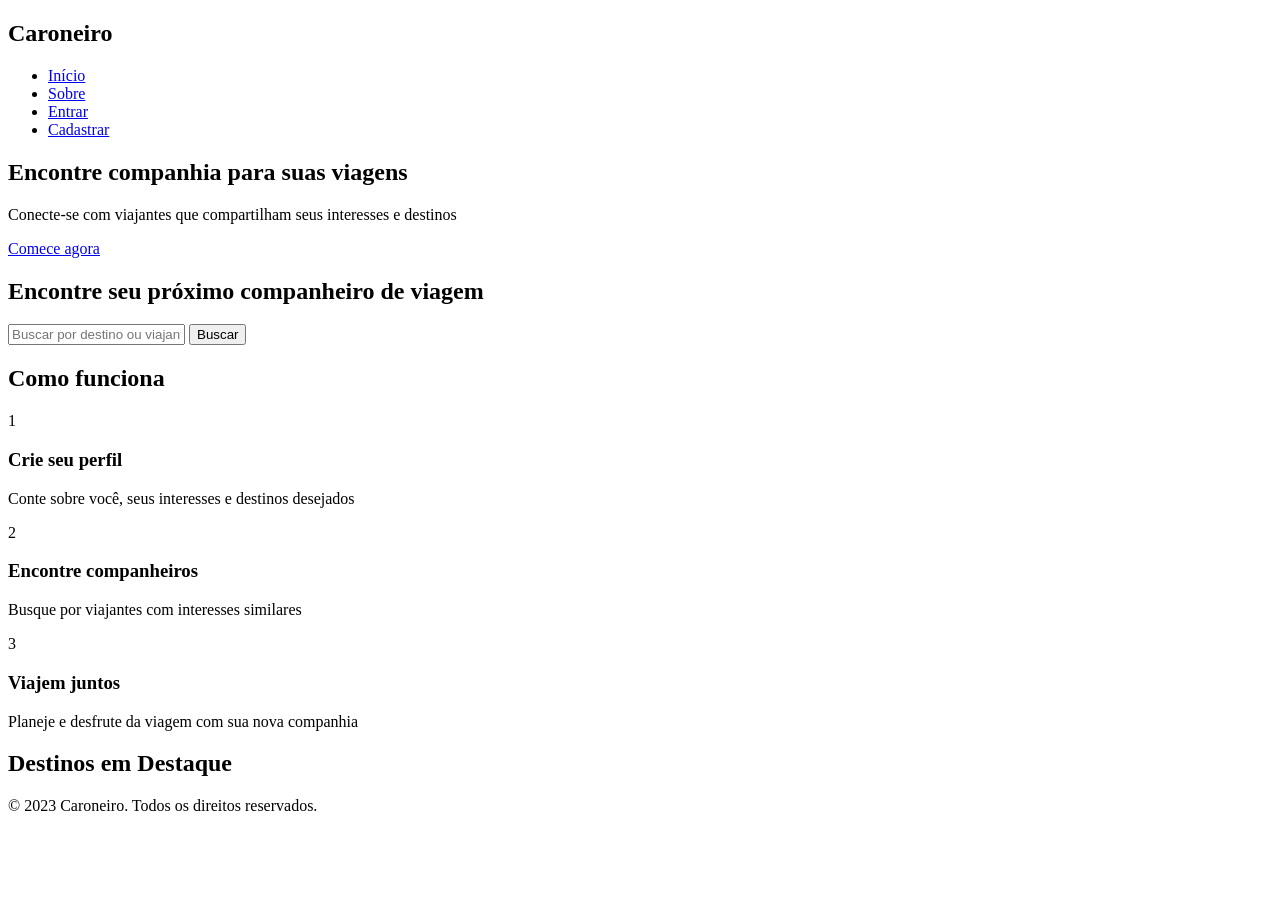
==== caroneiro/index.html @ ab148f0a "primeiros códigos" ====
<!DOCTYPE html>
<html lang="pt-BR">
<head>
    <meta charset="UTF-8">
    <meta name="viewport" content="width=device-width, initial-scale=1.0">
    <title>Caroneiro - Encontre companhia para viajar</title>
    <link rel="stylesheet" href="">
</head>
<body>
    <header>
        <nav class="navbar">
            <div class="nav-brand">
                <h1>Caroneiro</h1>
            </div>
            <ul class="nav-links">
                <li><a href="index.html" class="active">Início</a></li>
                <li><a href="about.html">Sobre</a></li>
                <li><a href="login.html">Entrar</a></li>
                <li><a href="register.html" class="btn-primary">Cadastrar</a></li>
            </ul>
        </nav>
    </header>

    <main>
        <section class="hero">
            <div class="hero-content">
                <h1>Encontre companhia para suas viagens</h1>
                <p>Conecte-se com viajantes que compartilham seus interesses e destinos</p>
                <a href="register.html" class="btn-large">Comece agora</a>
            </div>
        </section>

        <section class="search-section">
            <div class="container">
                <h2>Encontre seu próximo companheiro de viagem</h2>
                <div class="search-box">
                    <input type="text" placeholder="Buscar por destino ou viajante...">
                    <button class="btn-primary">Buscar</button>
                </div>
            </div>
        </section>

        <section class="how-it-works">
            <div class="container">
                <h2>Como funciona</h2>
                <div class="steps">
                    <div class="step">
                        <div class="step-number">1</div>
                        <h3>Crie seu perfil</h3>
                        <p>Conte sobre você, seus interesses e destinos desejados</p>
                    </div>
                    <div class="step">
                        <div class="step-number">2</div>
                        <h3>Encontre companheiros</h3>
                        <p>Busque por viajantes com interesses similares</p>
                    </div>
                    <div class="step">
                        <div class="step-number">3</div>
                        <h3>Viajem juntos</h3>
                        <p>Planeje e desfrute da viagem com sua nova companhia</p>
                    </div>
                </div>
            </div>
        </section>

        <section class="featured-destinations">
            <div class="container">
                <h2>Destinos em Destaque</h2>
                <div class="destinations-grid">
                    <!-- Destinos serão carregados dinamicamente -->
                </div>
            </div>
        </section>
    </main>

    <footer>
        <div class="container">
            <p>&copy; 2023 Caroneiro. Todos os direitos reservados.</p>
        </div>
    </footer>

    <script src="js/app.js"></script>
</body>
</html>
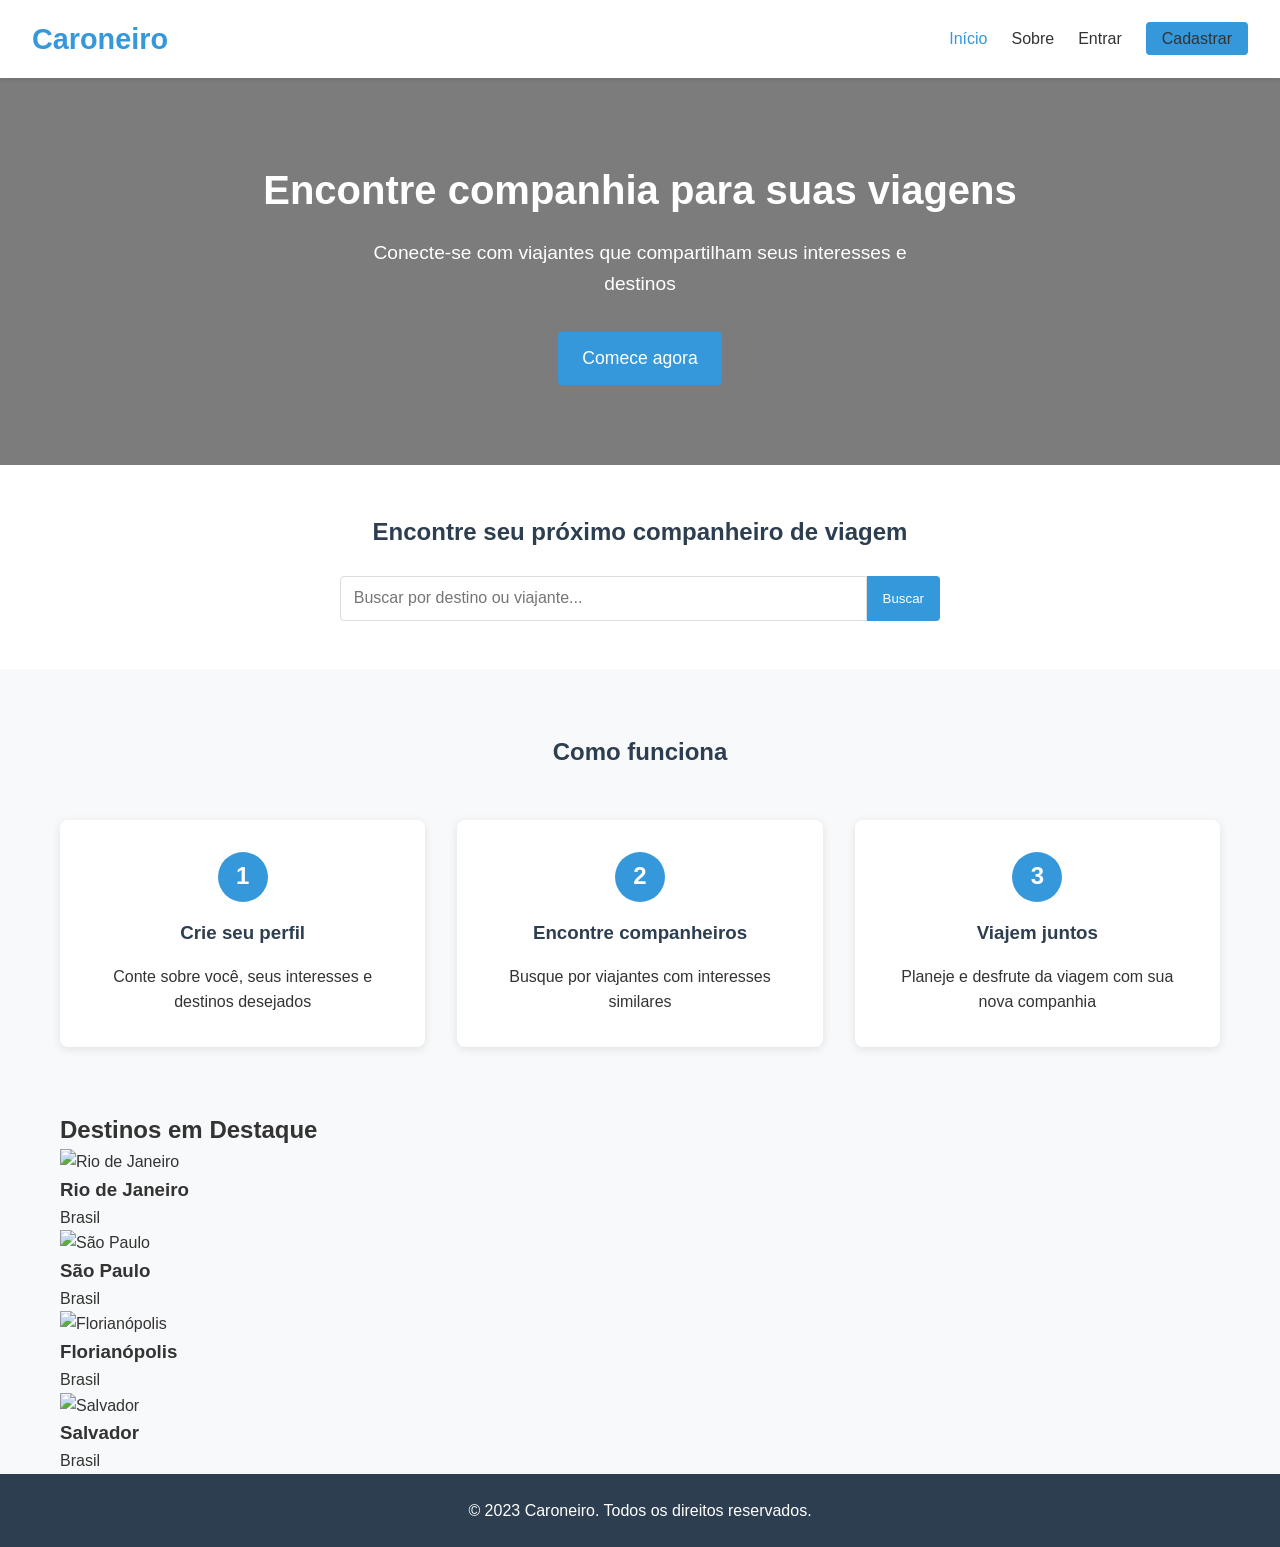
==== commit d898b954: "mais alguns códigos" ====
--- a/caroneiro/index.html
+++ b/caroneiro/index.html
@@ -4,7 +4,7 @@
     <meta charset="UTF-8">
     <meta name="viewport" content="width=device-width, initial-scale=1.0">
     <title>Caroneiro - Encontre companhia para viajar</title>
-    <link rel="stylesheet" href="">
+    <link rel="stylesheet" href="../css/style.css">
 </head>
 <body>
     <header>
@@ -79,6 +79,6 @@
         </div>
     </footer>
 
-    <script src="js/app.js"></script>
+    <script src="../js/app.js"></script>
 </body>
 </html>
--- a/css/style.css
+++ b/css/style.css
@@ -0,0 +1,576 @@
+/* Reset e configurações básicas */
+* {
+    margin: 0;
+    padding: 0;
+    box-sizing: border-box;
+}
+
+body {
+    font-family: 'Segoe UI', Tahoma, Geneva, Verdana, sans-serif;
+    line-height: 1.6;
+    color: #333;
+    background-color: #f8f9fa;
+}
+
+.container {
+    max-width: 1200px;
+    margin: 0 auto;
+    padding: 0 20px;
+}
+
+/* Navegação */
+.navbar {
+    display: flex;
+    justify-content: space-between;
+    align-items: center;
+    padding: 1rem 2rem;
+    background-color: #fff;
+    box-shadow: 0 2px 5px rgba(0,0,0,0.1);
+}
+
+.nav-brand h1 {
+    color: #3498db;
+    font-size: 1.8rem;
+}
+
+.nav-links {
+    display: flex;
+    list-style: none;
+    gap: 1.5rem;
+}
+
+.nav-links a {
+    text-decoration: none;
+    color: #333;
+    font-weight: 500;
+    transition: color 0.3s;
+}
+
+.nav-links a:hover, .nav-links a.active {
+    color: #3498db;
+}
+
+/* Botões */
+.btn-primary {
+    background-color: #3498db;
+    color: white;
+    border: none;
+    padding: 0.5rem 1rem;
+    border-radius: 4px;
+    cursor: pointer;
+    font-weight: 500;
+    transition: background-color 0.3s;
+}
+
+.btn-primary:hover {
+    background-color: #2980b9;
+}
+
+.btn-large {
+    background-color: #3498db;
+    color: white;
+    border: none;
+    padding: 0.8rem 1.5rem;
+    border-radius: 4px;
+    cursor: pointer;
+    font-size: 1.1rem;
+    font-weight: 500;
+    transition: background-color 0.3s;
+    text-decoration: none;
+    display: inline-block;
+}
+
+.btn-large:hover {
+    background-color: #2980b9;
+}
+
+/* Hero Section */
+.hero {
+    background: linear-gradient(rgba(0,0,0,0.5), rgba(0,0,0,0.5)), url('../assets/images/hero-bg.jpg');
+    background-size: cover;
+    background-position: center;
+    color: white;
+    padding: 5rem 2rem;
+    text-align: center;
+}
+
+.hero-content h1 {
+    font-size: 2.5rem;
+    margin-bottom: 1rem;
+}
+
+.hero-content p {
+    font-size: 1.2rem;
+    margin-bottom: 2rem;
+    max-width: 600px;
+    margin-left: auto;
+    margin-right: auto;
+}
+
+/* Search Section */
+.search-section {
+    padding: 3rem 0;
+    background-color: white;
+}
+
+.search-section h2 {
+    text-align: center;
+    margin-bottom: 1.5rem;
+    color: #2c3e50;
+}
+
+.search-box {
+    display: flex;
+    max-width: 600px;
+    margin: 0 auto;
+}
+
+.search-box input {
+    flex: 1;
+    padding: 0.8rem;
+    border: 1px solid #ddd;
+    border-radius: 4px 0 0 4px;
+    font-size: 1rem;
+}
+
+.search-box button {
+    border-radius: 0 4px 4px 0;
+}
+
+/* How It Works Section */
+.how-it-works {
+    padding: 4rem 0;
+    background-color: #f8f9fa;
+}
+
+.how-it-works h2 {
+    text-align: center;
+    margin-bottom: 3rem;
+    color: #2c3e50;
+}
+
+.steps {
+    display: flex;
+    justify-content: space-between;
+    gap: 2rem;
+}
+
+.step {
+    flex: 1;
+    text-align: center;
+    padding: 2rem;
+    background-color: white;
+    border-radius: 8px;
+    box-shadow: 0 2px 10px rgba(0,0,0,0.1);
+}
+
+.step-number {
+    display: inline-flex;
+    align-items: center;
+    justify-content: center;
+    width: 50px;
+    height: 50px;
+    background-color: #3498db;
+    color: white;
+    border-radius: 50%;
+    font-size: 1.5rem;
+    font-weight: bold;
+    margin-bottom: 1rem;
+}
+
+.step h3 {
+    margin-bottom: 1rem;
+    color: #2c3e50;
+}
+
+/* Perfil */
+.profile-container {
+    max-width: 1000px;
+    margin: 2rem auto;
+    padding: 0 20px;
+}
+
+.profile-header {
+    display: flex;
+    gap: 2rem;
+    background-color: white;
+    padding: 2rem;
+    border-radius: 8px;
+    box-shadow: 0 2px 10px rgba(0,0,0,0.1);
+    margin-bottom: 2rem;
+}
+
+.profile-picture {
+    text-align: center;
+}
+
+.profile-picture img {
+    width: 150px;
+    height: 150px;
+    border-radius: 50%;
+    object-fit: cover;
+    margin-bottom: 1rem;
+}
+
+.profile-info h1 {
+    margin-bottom: 0.5rem;
+    color: #2c3e50;
+}
+
+.profile-stats {
+    display: flex;
+    gap: 2rem;
+    margin: 1.5rem 0;
+}
+
+.stat {
+    text-align: center;
+}
+
+.stat-number {
+    display: block;
+    font-size: 1.5rem;
+    font-weight: bold;
+    color: #3498db;
+}
+
+.stat-label {
+    font-size: 0.9rem;
+    color: #7f8c8d;
+}
+
+.profile-section {
+    background-color: white;
+    padding: 1.5rem;
+    border-radius: 8px;
+    box-shadow: 0 2px 10px rgba(0,0,0,0.1);
+    margin-bottom: 1.5rem;
+}
+
+.profile-section h2 {
+    margin-bottom: 1rem;
+    color: #2c3e50;
+    border-bottom: 1px solid #eee;
+    padding-bottom: 0.5rem;
+}
+
+/* Chat */
+.chat-container {
+    display: flex;
+    height: calc(100vh - 80px);
+}
+
+.chat-sidebar {
+    width: 300px;
+    background-color: white;
+    border-right: 1px solid #eee;
+    display: flex;
+    flex-direction: column;
+}
+
+.chat-header {
+    padding: 1rem;
+    border-bottom: 1px solid #eee;
+}
+
+.conversations-list {
+    flex: 1;
+    overflow-y: auto;
+}
+
+.conversation-item {
+    padding: 1rem;
+    border-bottom: 1px solid #eee;
+    cursor: pointer;
+    transition: background-color 0.2s;
+}
+
+.conversation-item:hover {
+    background-color: #f8f9fa;
+}
+
+.conversation-item.active {
+    background-color: #e3f2fd;
+}
+
+.chat-main {
+    flex: 1;
+    display: flex;
+    flex-direction: column;
+}
+
+.chat-placeholder {
+    flex: 1;
+    display: flex;
+    align-items: center;
+    justify-content: center;
+    color: #7f8c8d;
+}
+
+.active-chat {
+    flex: 1;
+    display: flex;
+    flex-direction: column;
+}
+
+.chat-messages {
+    flex: 1;
+    padding: 1rem;
+    overflow-y: auto;
+}
+
+.message {
+    margin-bottom: 1rem;
+    max-width: 70%;
+}
+
+.message.own {
+    margin-left: auto;
+}
+
+.message-content {
+    padding: 0.8rem;
+    border-radius: 8px;
+    background-color: #e3f2fd;
+}
+
+.message.own .message-content {
+    background-color: #3498db;
+    color: white;
+}
+
+.chat-input {
+    display: flex;
+    padding: 1rem;
+    border-top: 1px solid #eee;
+    background-color: white;
+}
+
+.chat-input input {
+    flex: 1;
+    padding: 0.8rem;
+    border: 1px solid #ddd;
+    border-radius: 4px;
+    margin: 0 0.5rem;
+}
+
+.input-actions {
+    display: flex;
+    gap: 0.5rem;
+}
+
+.icon-btn {
+    background: none;
+    border: none;
+    cursor: pointer;
+    color: #7f8c8d;
+    font-size: 1.2rem;
+}
+
+/* Modal */
+.modal {
+    display: none;
+    position: fixed;
+    top: 0;
+    left: 0;
+    width: 100%;
+    height: 100%;
+    background-color: rgba(0,0,0,0.5);
+    z-index: 1000;
+}
+
+.modal-content {
+    background-color: white;
+    margin: 5% auto;
+    padding: 2rem;
+    border-radius: 8px;
+    width: 90%;
+    max-width: 500px;
+    position: relative;
+}
+
+.close {
+    position: absolute;
+    top: 1rem;
+    right: 1.5rem;
+    font-size: 1.5rem;
+    cursor: pointer;
+}
+
+.form-group {
+    margin-bottom: 1rem;
+}
+
+.form-group label {
+    display: block;
+    margin-bottom: 0.5rem;
+    font-weight: 500;
+}
+
+.form-group input, .form-group textarea {
+    width: 100%;
+    padding: 0.8rem;
+    border: 1px solid #ddd;
+    border-radius: 4px;
+    font-family: inherit;
+}
+
+/* Footer */
+footer {
+    background-color: #2c3e50;
+    color: white;
+    text-align: center;
+    padding: 1.5rem 0;
+}
+
+/* Responsividade */
+@media (max-width: 768px) {
+    .navbar {
+        flex-direction: column;
+        padding: 1rem;
+    }
+    
+    .nav-links {
+        margin-top: 1rem;
+        flex-wrap: wrap;
+        justify-content: center;
+    }
+    
+    .steps {
+        flex-direction: column;
+    }
+    
+    .profile-header {
+        flex-direction: column;
+        text-align: center;
+    }
+    
+    .profile-stats {
+        justify-content: center;
+    }
+    
+    .chat-container {
+        flex-direction: column;
+    }
+    
+    .chat-sidebar {
+        width: 100%;
+        height: 300px;
+    }
+}
+/* Mensagem de autenticação necessária */
+.auth-required-message {
+    display: flex;
+    justify-content: center;
+    align-items: center;
+    height: 60vh;
+    text-align: center;
+}
+
+.auth-required-message .message-content {
+    background: white;
+    padding: 3rem;
+    border-radius: 10px;
+    box-shadow: 0 5px 15px rgba(0,0,0,0.1);
+    max-width: 400px;
+}
+
+.auth-required-message h2 {
+    color: #3498db;
+    margin-bottom: 1rem;
+}
+
+.auth-actions {
+    display: flex;
+    flex-direction: column;
+    gap: 1rem;
+    margin-top: 2rem;
+}
+
+.btn-link {
+    color: #3498db;
+    text-decoration: none;
+    background: none;
+    border: none;
+    cursor: pointer;
+    font-size: 0.9rem;
+}
+
+.btn-link:hover {
+    text-decoration: underline;
+}
+
+/* Estilos para lista de conversas */
+.conversation-avatar {
+    width: 50px;
+    height: 50px;
+    border-radius: 50%;
+    overflow: hidden;
+    margin-right: 1rem;
+}
+
+.conversation-avatar img {
+    width: 100%;
+    height: 100%;
+    object-fit: cover;
+}
+
+.conversation-item {
+    display: flex;
+    align-items: center;
+    padding: 1rem;
+    border-bottom: 1px solid #eee;
+    cursor: pointer;
+    transition: background-color 0.2s;
+}
+
+.conversation-item:hover {
+    background-color: #f8f9fa;
+}
+
+.conversation-item.active {
+    background-color: #e3f2fd;
+}
+
+.conversation-info {
+    flex: 1;
+}
+
+.conversation-header {
+    display: flex;
+    justify-content: space-between;
+    align-items: center;
+    margin-bottom: 0.25rem;
+}
+
+.conversation-header h4 {
+    margin: 0;
+    color: #2c3e50;
+}
+
+.conversation-time {
+    font-size: 0.8rem;
+    color: #7f8c8d;
+}
+
+.conversation-preview {
+    margin: 0;
+    color: #7f8c8d;
+    font-size: 0.9rem;
+    overflow: hidden;
+    text-overflow: ellipsis;
+    white-space: nowrap;
+}
+
+.unread-badge {
+    background-color: #e74c3c;
+    color: white;
+    border-radius: 50%;
+    width: 20px;
+    height: 20px;
+    display: flex;
+    align-items: center;
+    justify-content: center;
+    font-size: 0.7rem;
+    font-weight: bold;
+}
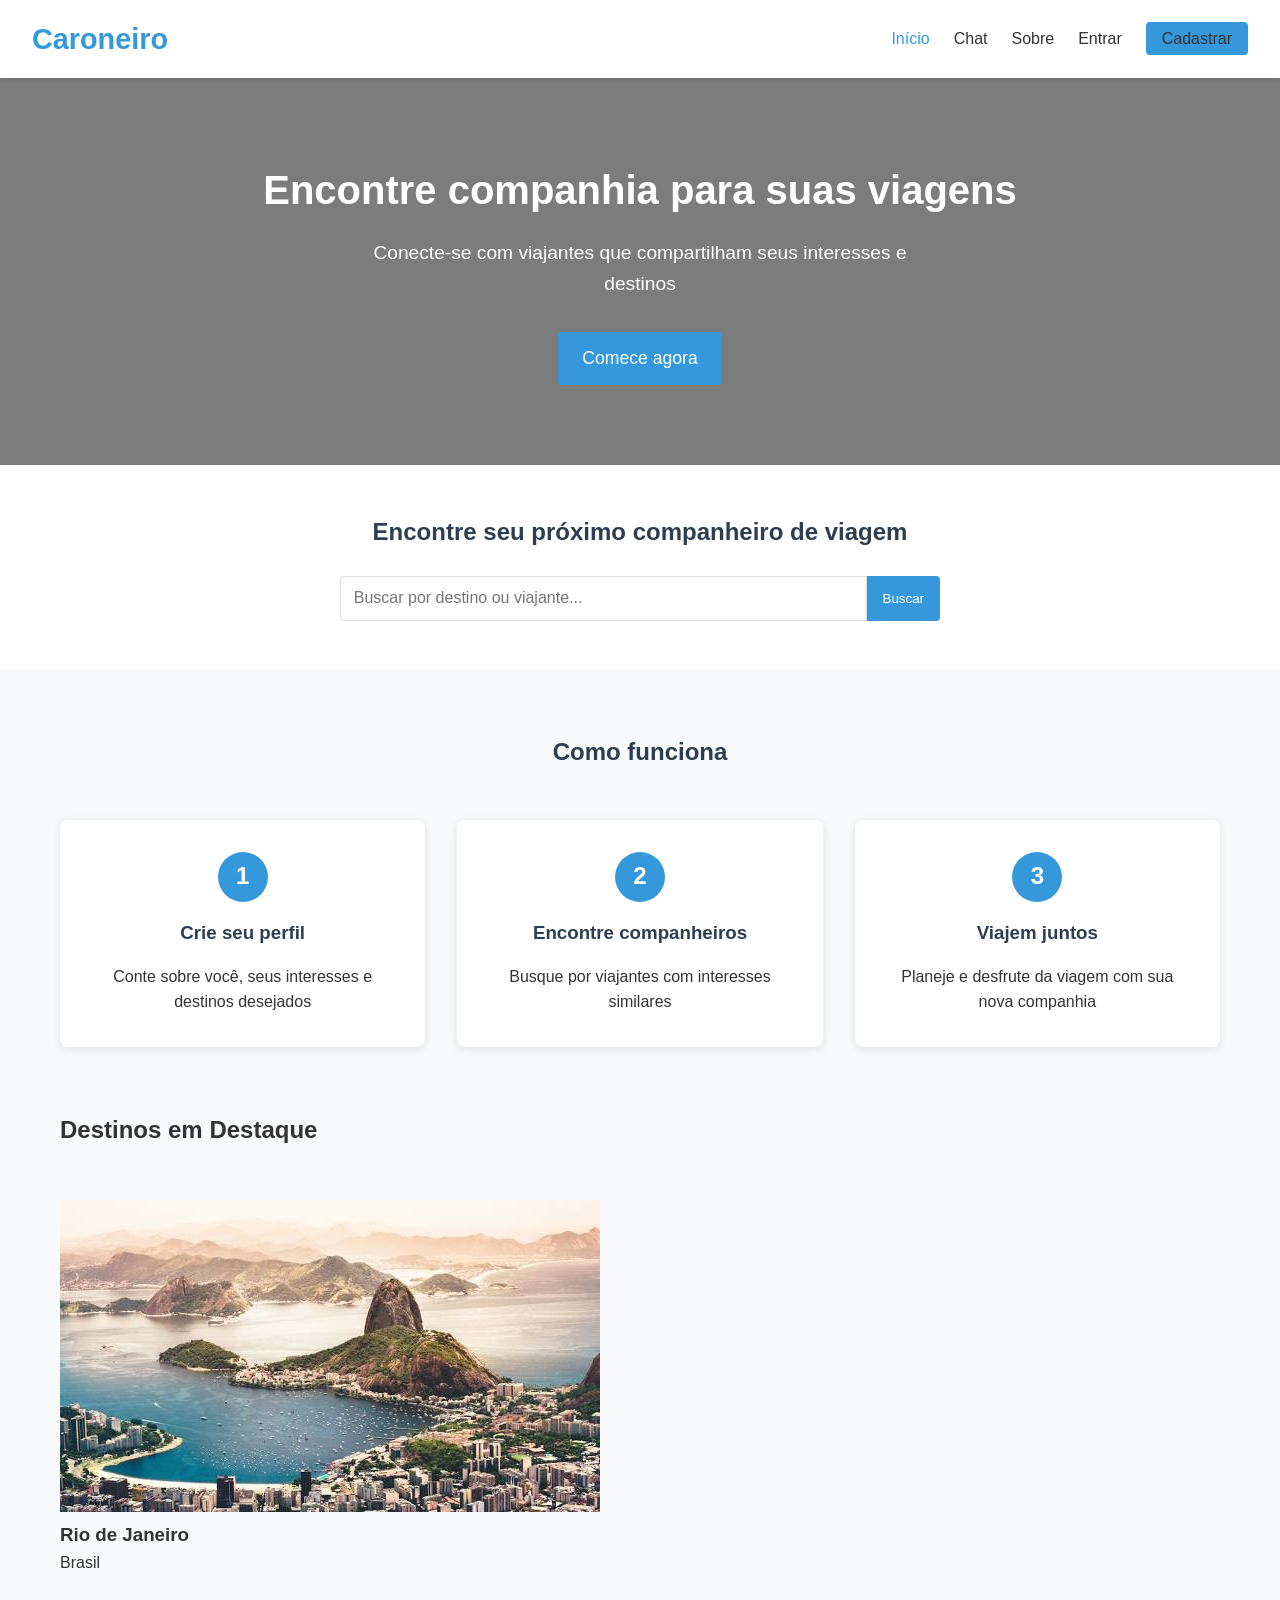
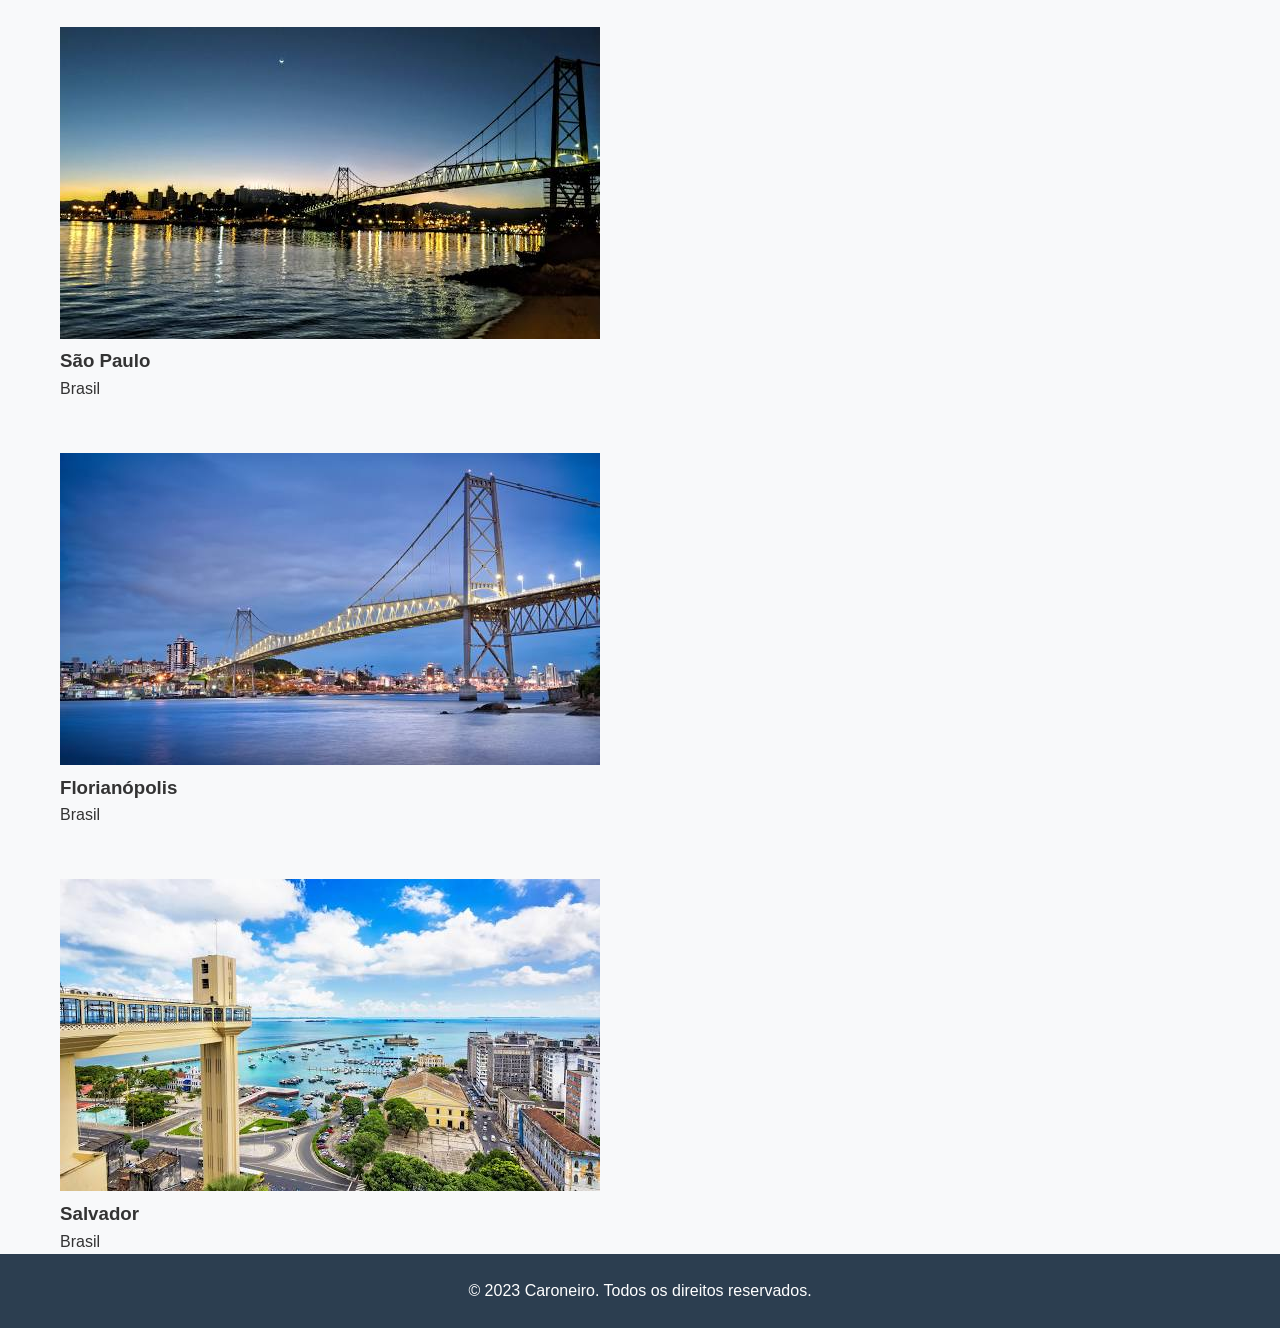
==== commit 0fffb5fd: "chat" ====
--- a/caroneiro/index.html
+++ b/caroneiro/index.html
@@ -14,6 +14,7 @@
             </div>
             <ul class="nav-links">
                 <li><a href="index.html" class="active">Início</a></li>
+                <li><a href="chat.html">Chat</a></li>
                 <li><a href="about.html">Sobre</a></li>
                 <li><a href="login.html">Entrar</a></li>
                 <li><a href="register.html" class="btn-primary">Cadastrar</a></li>
--- a/css/style.css
+++ b/css/style.css
@@ -397,6 +397,10 @@
     cursor: pointer;
 }
 
+#email, #password, #terms, #interests, #confirm-password, #name{
+    width: 40vw;
+}
+
 .form-group {
     margin-bottom: 1rem;
 }
@@ -458,6 +462,11 @@
         height: 300px;
     }
 }
+.container_login{
+    display: flex;
+    justify-content: center;
+}
+
 /* Mensagem de autenticação necessária */
 .auth-required-message {
     display: flex;
